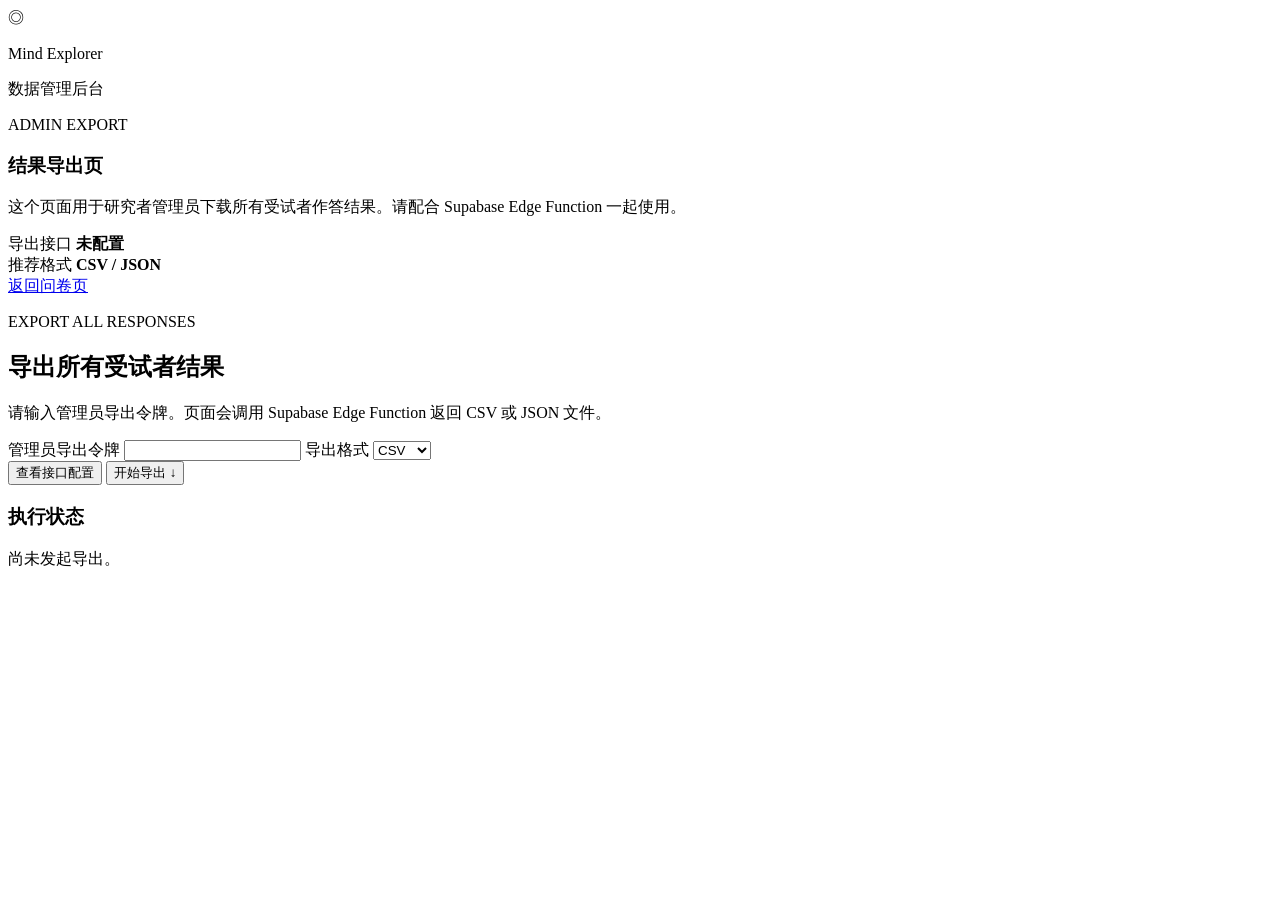
==== admin.html @ 20702df3 "Add website files" ====
<!DOCTYPE html>
<html lang="zh-CN">
  <head>
    <meta charset="UTF-8" />
    <meta name="viewport" content="width=device-width, initial-scale=1.0" />
    <title>Mind Explorer | 后台导出</title>
    <link rel="preconnect" href="https://fonts.googleapis.com" />
    <link rel="preconnect" href="https://fonts.gstatic.com" crossorigin />
    <link
      href="https://fonts.googleapis.com/css2?family=Cormorant+Garamond:wght@500;600;700&family=Noto+Serif+SC:wght@400;500;600;700&display=swap"
      rel="stylesheet"
    />
    <link rel="stylesheet" href="./styles.css" />
  </head>
  <body>
    <div class="shell shell--admin">
      <aside class="sidebar">
        <div class="brand">
          <div class="brand-mark">◎</div>
          <div>
            <p class="brand-en">Mind Explorer</p>
            <p class="brand-cn">数据管理后台</p>
          </div>
        </div>

        <section class="sidebar-copy">
          <p class="eyebrow">ADMIN EXPORT</p>
          <h1 class="sidebar-title">结果导出页</h1>
          <div class="divider"></div>
          <p class="sidebar-text">
            这个页面用于研究者管理员下载所有受试者作答结果。请配合 Supabase Edge Function 一起使用。
          </p>
        </section>

        <section class="system-panel">
          <div class="system-row">
            <span>导出接口</span>
            <strong id="admin-function-status">未配置</strong>
          </div>
          <div class="system-row">
            <span>推荐格式</span>
            <strong>CSV / JSON</strong>
          </div>
        </section>
      </aside>

      <main class="main-panel">
        <div class="status-row">
          <a class="status-link" href="./index.html">返回问卷页</a>
        </div>

        <section class="screen screen--active">
          <p class="eyebrow">EXPORT ALL RESPONSES</p>
          <h2 class="section-title">导出所有受试者结果</h2>
          <div class="divider"></div>
          <p class="section-copy">
            请输入管理员导出令牌。页面会调用 Supabase Edge Function 返回 CSV 或 JSON 文件。
          </p>

          <form class="profile-form" id="admin-export-form">
            <label class="field">
              <span>管理员导出令牌</span>
              <input id="admin-token" name="adminToken" type="password" required />
            </label>
            <label class="field">
              <span>导出格式</span>
              <select id="export-format" name="format">
                <option value="csv">CSV</option>
                <option value="json">JSON</option>
              </select>
            </label>

            <div class="navigation navigation--stack-mobile">
              <button class="ghost-button" id="preview-endpoint-button" type="button">查看接口配置</button>
              <button class="primary-button primary-button--compact" type="submit">
                开始导出
                <span>↓</span>
              </button>
            </div>
          </form>

          <div class="submission-panel submission-panel--compact">
            <div>
              <h3>执行状态</h3>
              <p id="admin-status-text">尚未发起导出。</p>
            </div>
          </div>
        </section>
      </main>
    </div>

    <script src="./supabase-config.js"></script>
    <script src="./admin.js"></script>
  </body>
</html>
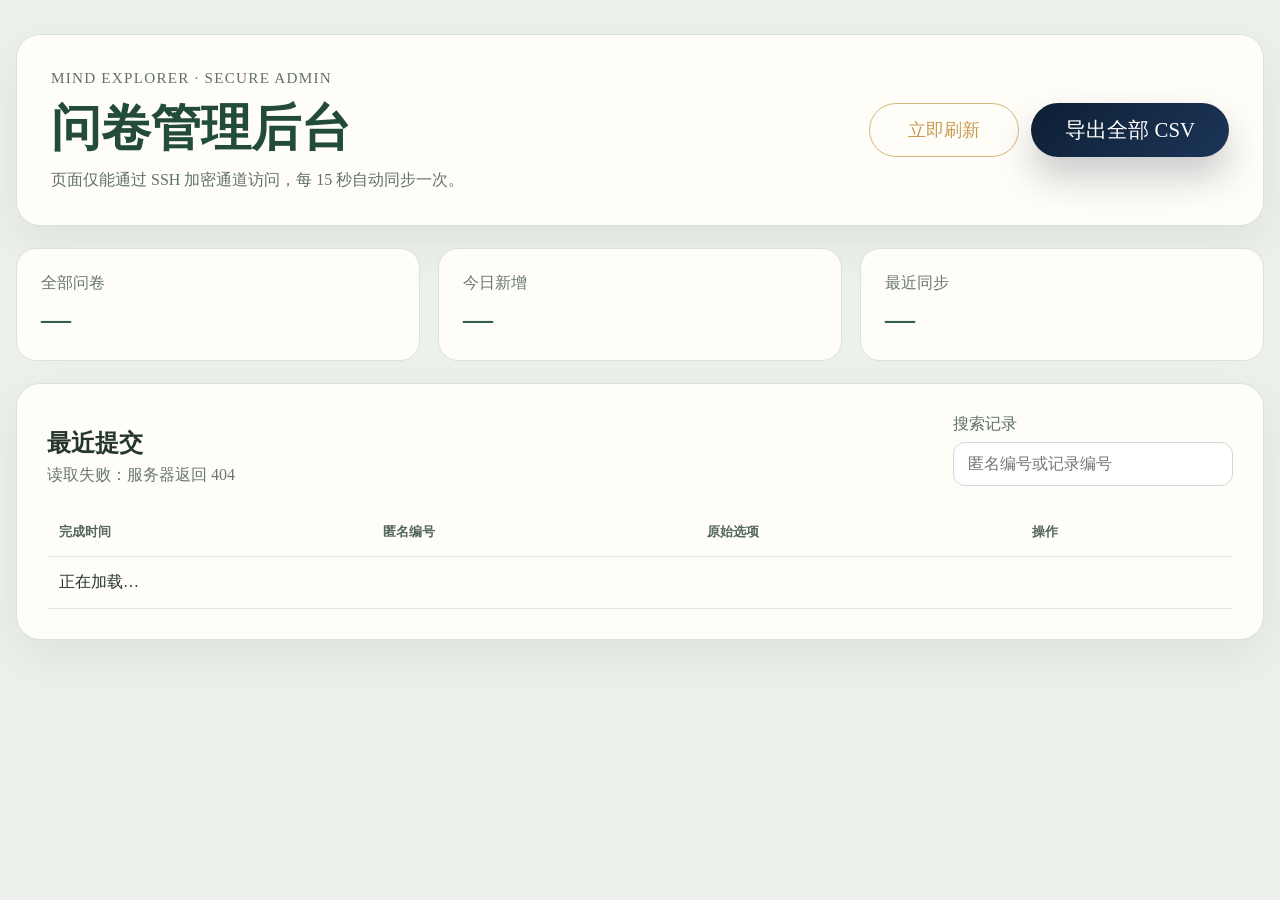
==== commit 1488ac59: "Sync complete Tencent Cloud deployment" ====
--- a/admin.html
+++ b/admin.html
@@ -3,93 +3,45 @@
   <head>
     <meta charset="UTF-8" />
     <meta name="viewport" content="width=device-width, initial-scale=1.0" />
-    <title>Mind Explorer | 后台导出</title>
-    <link rel="preconnect" href="https://fonts.googleapis.com" />
-    <link rel="preconnect" href="https://fonts.gstatic.com" crossorigin />
-    <link
-      href="https://fonts.googleapis.com/css2?family=Cormorant+Garamond:wght@500;600;700&family=Noto+Serif+SC:wght@400;500;600;700&display=swap"
-      rel="stylesheet"
-    />
-    <link rel="stylesheet" href="./styles.css" />
+    <meta name="robots" content="noindex,nofollow" />
+    <title>Mind Explorer | 问卷管理后台</title>
+    <link rel="stylesheet" href="./styles.css?v=admin-live-20260821-1" />
   </head>
-  <body>
-    <div class="shell shell--admin">
-      <aside class="sidebar">
-        <div class="brand">
-          <div class="brand-mark">◎</div>
-          <div>
-            <p class="brand-en">Mind Explorer</p>
-            <p class="brand-cn">数据管理后台</p>
-          </div>
+  <body class="admin-live-page">
+    <main class="admin-live-shell">
+      <header class="admin-live-header">
+        <div>
+          <p class="eyebrow">MIND EXPLORER · SECURE ADMIN</p>
+          <h1>问卷管理后台</h1>
+          <p>页面仅能通过 SSH 加密通道访问，每 15 秒自动同步一次。</p>
         </div>
-
-        <section class="sidebar-copy">
-          <p class="eyebrow">ADMIN EXPORT</p>
-          <h1 class="sidebar-title">结果导出页</h1>
-          <div class="divider"></div>
-          <p class="sidebar-text">
-            这个页面用于研究者管理员下载所有受试者作答结果。请配合 Supabase Edge Function 一起使用。
-          </p>
-        </section>
-
-        <section class="system-panel">
-          <div class="system-row">
-            <span>导出接口</span>
-            <strong id="admin-function-status">未配置</strong>
-          </div>
-          <div class="system-row">
-            <span>推荐格式</span>
-            <strong>CSV / JSON</strong>
-          </div>
-        </section>
-      </aside>
-
-      <main class="main-panel">
-        <div class="status-row">
-          <a class="status-link" href="./index.html">返回问卷页</a>
+        <div class="admin-live-actions">
+          <button class="ghost-button" id="refresh-admin" type="button">立即刷新</button>
+          <a class="primary-button primary-button--compact" href="./api/admin/export.csv">导出全部 CSV</a>
         </div>
-
-        <section class="screen screen--active">
-          <p class="eyebrow">EXPORT ALL RESPONSES</p>
-          <h2 class="section-title">导出所有受试者结果</h2>
-          <div class="divider"></div>
-          <p class="section-copy">
-            请输入管理员导出令牌。页面会调用 Supabase Edge Function 返回 CSV 或 JSON 文件。
-          </p>
-
-          <form class="profile-form" id="admin-export-form">
-            <label class="field">
-              <span>管理员导出令牌</span>
-              <input id="admin-token" name="adminToken" type="password" required />
-            </label>
-            <label class="field">
-              <span>导出格式</span>
-              <select id="export-format" name="format">
-                <option value="csv">CSV</option>
-                <option value="json">JSON</option>
-              </select>
-            </label>
-
-            <div class="navigation navigation--stack-mobile">
-              <button class="ghost-button" id="preview-endpoint-button" type="button">查看接口配置</button>
-              <button class="primary-button primary-button--compact" type="submit">
-                开始导出
-                <span>↓</span>
-              </button>
-            </div>
-          </form>
-
-          <div class="submission-panel submission-panel--compact">
-            <div>
-              <h3>执行状态</h3>
-              <p id="admin-status-text">尚未发起导出。</p>
-            </div>
-          </div>
-        </section>
-      </main>
-    </div>
-
-    <script src="./supabase-config.js"></script>
-    <script src="./admin.js"></script>
+      </header>
+      <section class="admin-live-kpis" aria-label="问卷统计">
+        <article><span>全部问卷</span><strong id="total-count">—</strong></article>
+        <article><span>今日新增</span><strong id="today-count">—</strong></article>
+        <article><span>最近同步</span><strong id="last-sync">—</strong></article>
+      </section>
+      <section class="admin-live-panel">
+        <div class="admin-live-panel__heading">
+          <div><h2>最近提交</h2><p id="admin-status">正在读取腾讯云数据库…</p></div>
+          <label>搜索记录 <input id="admin-search" type="search" placeholder="匿名编号或记录编号" /></label>
+        </div>
+        <div class="admin-table-wrap">
+          <table class="admin-table">
+            <thead><tr><th>完成时间</th><th>匿名编号</th><th>原始选项</th><th>操作</th></tr></thead>
+            <tbody id="admin-records"><tr><td colspan="4">正在加载…</td></tr></tbody>
+          </table>
+        </div>
+      </section>
+      <dialog class="admin-detail-dialog" id="admin-detail">
+        <div class="admin-detail-toolbar"><h2>问卷详情</h2><button class="ghost-button" id="close-detail" type="button">关闭</button></div>
+        <div id="admin-detail-content"></div>
+      </dialog>
+    </main>
+    <script src="./admin.js?v=answers-only-20260822-1"></script>
   </body>
 </html>
--- a/styles.css
+++ b/styles.css
@@ -0,0 +1,1284 @@
+:root {
+  --bg-deep: #071423;
+  --bg-deeper: #10253d;
+  --bg-cream: #f7f1e8;
+  --bg-soft: rgba(255, 255, 255, 0.72);
+  --text-dark: #12243b;
+  --text-muted: #5c6880;
+  --accent: #c99b52;
+  --accent-soft: rgba(201, 155, 82, 0.16);
+  --accent-green: #3f8f6b;
+  --accent-orange: #d48044;
+  --stroke: rgba(18, 36, 59, 0.12);
+  --shadow-soft: 0 32px 60px rgba(23, 33, 52, 0.12);
+}
+
+* {
+  box-sizing: border-box;
+}
+
+html,
+body {
+  margin: 0;
+  min-height: 100%;
+  background:
+    radial-gradient(circle at top center, rgba(255, 255, 255, 0.82), rgba(247, 241, 232, 0.96)),
+    linear-gradient(180deg, #f7f1e8 0%, #f2ebe1 100%);
+  color: var(--text-dark);
+  font-family: "Noto Serif SC", serif;
+}
+
+body {
+  padding: 18px;
+}
+
+body[data-screen="question"] {
+  overflow: hidden;
+}
+
+body[data-screen="question"] .shell {
+  height: calc(100vh - 36px);
+  min-height: 0;
+}
+
+body[data-screen="question"] .sidebar,
+body[data-screen="question"] .main-panel {
+  overflow: hidden;
+}
+
+a {
+  color: inherit;
+  text-decoration: none;
+}
+
+button,
+input,
+select,
+textarea {
+  font: inherit;
+}
+
+button {
+  cursor: pointer;
+}
+
+.shell {
+  display: grid;
+  grid-template-columns: minmax(280px, 360px) 1fr;
+  min-height: calc(100vh - 36px);
+  border-radius: 32px;
+  overflow: hidden;
+  box-shadow: var(--shadow-soft);
+}
+
+.shell--admin {
+  min-height: max(840px, calc(100vh - 36px));
+}
+
+.sidebar {
+  position: relative;
+  display: flex;
+  flex-direction: column;
+  gap: 26px;
+  padding: 34px 32px 30px;
+  background:
+    radial-gradient(circle at 50% 92%, rgba(230, 182, 92, 0.72), rgba(230, 182, 92, 0.08) 18%, transparent 34%),
+    radial-gradient(circle at 20% 80%, rgba(255, 255, 255, 0.14), transparent 28%),
+    linear-gradient(180deg, rgba(8, 22, 38, 0.92), rgba(12, 35, 59, 0.92)),
+    linear-gradient(160deg, #0b1829, #133457);
+  color: rgba(255, 255, 255, 0.92);
+}
+
+.sidebar::after {
+  content: "";
+  position: absolute;
+  inset: 0;
+  background:
+    radial-gradient(circle at 30% 18%, rgba(255, 255, 255, 0.06), transparent 28%),
+    radial-gradient(circle at 65% 40%, rgba(201, 155, 82, 0.11), transparent 25%),
+    linear-gradient(180deg, transparent 72%, rgba(234, 198, 130, 0.16) 100%);
+  pointer-events: none;
+}
+
+.sidebar > * {
+  position: relative;
+  z-index: 1;
+}
+
+.brand {
+  display: flex;
+  align-items: center;
+  gap: 16px;
+}
+
+.brand-mark {
+  display: grid;
+  place-items: center;
+  width: 54px;
+  height: 54px;
+  border-radius: 18px;
+  border: 1px solid rgba(201, 155, 82, 0.6);
+  color: #f0bc6a;
+  font-size: 28px;
+}
+
+.brand-en,
+.brand-cn,
+.eyebrow,
+.sidebar-title,
+.sidebar-text,
+.progress-label,
+.progress-hint,
+.quote p,
+.quote footer,
+.privacy-note p,
+.privacy-note small,
+.section-title,
+.section-copy,
+.submission-status,
+.report-meta {
+  margin: 0;
+}
+
+.brand-en {
+  font-family: "Cormorant Garamond", serif;
+  font-size: 2rem;
+  letter-spacing: 0.02em;
+}
+
+.brand-cn {
+  margin-top: 4px;
+  color: rgba(255, 255, 255, 0.76);
+  letter-spacing: 0.18em;
+  font-size: 0.95rem;
+}
+
+.eyebrow {
+  color: var(--accent);
+  letter-spacing: 0.08em;
+  font-size: 0.95rem;
+}
+
+.sidebar-title {
+  margin-top: 42px;
+  font-size: clamp(1.65rem, 2.2vw, 2.25rem);
+  line-height: 1.18;
+}
+
+.divider {
+  width: 76px;
+  height: 1px;
+  margin: 26px 0;
+  background: linear-gradient(90deg, rgba(201, 155, 82, 0.88), rgba(201, 155, 82, 0.18));
+}
+
+.sidebar-text,
+.quote p,
+.privacy-note small,
+.section-copy,
+.hero-body,
+.question-hint,
+.submission-panel p,
+.report-copy p,
+.feature-item p,
+.report-panel li {
+  line-height: 1.9;
+  font-size: 1.06rem;
+}
+
+.system-panel {
+  display: grid;
+  gap: 10px;
+  padding: 18px 20px;
+  border-radius: 24px;
+  background: rgba(255, 255, 255, 0.06);
+  border: 1px solid rgba(255, 255, 255, 0.08);
+}
+
+.system-row {
+  display: flex;
+  justify-content: space-between;
+  gap: 18px;
+  color: rgba(255, 255, 255, 0.74);
+}
+
+.system-row strong {
+  color: #fff2db;
+  font-weight: 600;
+}
+
+.progress-card {
+  display: flex;
+  flex-direction: column;
+  gap: 18px;
+}
+
+.progress-label {
+  font-size: 1.5rem;
+}
+
+.progress-ring {
+  --progress: 10deg;
+  display: grid;
+  place-items: center;
+  width: 164px;
+  height: 164px;
+  border-radius: 50%;
+  background:
+    radial-gradient(circle at center, rgba(8, 20, 35, 0.95) 58%, transparent 59%),
+    conic-gradient(#e5b969 var(--progress), rgba(255, 255, 255, 0.22) 0);
+}
+
+.progress-ring__inner {
+  display: grid;
+  place-items: center;
+  width: 112px;
+  height: 112px;
+  border-radius: 50%;
+  background: rgba(7, 20, 35, 0.95);
+  border: 1px solid rgba(255, 255, 255, 0.08);
+}
+
+.progress-ring__value {
+  font-family: "Cormorant Garamond", serif;
+  font-size: 3.3rem;
+  color: #f1bc69;
+  line-height: 1;
+}
+
+.progress-ring__total {
+  color: rgba(255, 255, 255, 0.72);
+  font-size: 1rem;
+}
+
+.quote {
+  margin: 18px 0 0;
+  color: rgba(255, 255, 255, 0.9);
+}
+
+.quote footer {
+  margin-top: 12px;
+  color: rgba(255, 255, 255, 0.78);
+  font-size: 1rem;
+}
+
+.privacy-note {
+  display: flex;
+  align-items: flex-start;
+  gap: 12px;
+  margin-top: auto;
+}
+
+.privacy-icon {
+  font-size: 1.4rem;
+}
+
+.privacy-note p {
+  font-size: 1.35rem;
+}
+
+.main-panel {
+  position: relative;
+  padding: 32px clamp(22px, 4vw, 58px) 36px;
+  background:
+    radial-gradient(circle at 20% 12%, rgba(241, 203, 148, 0.22), transparent 20%),
+    radial-gradient(circle at 82% 50%, rgba(255, 255, 255, 0.9), transparent 28%),
+    linear-gradient(180deg, rgba(250, 246, 239, 0.96), rgba(243, 235, 225, 0.98));
+}
+
+.dimension-tag,
+.dimension-subtag {
+  display: inline-flex;
+  align-items: center;
+  gap: 10px;
+  padding: 12px 20px;
+  border-radius: 999px;
+  border: 1px solid rgba(18, 36, 59, 0.08);
+  background: rgba(255, 255, 255, 0.72);
+  box-shadow: 0 18px 26px rgba(28, 40, 65, 0.08);
+  color: var(--text-dark);
+  font-size: 1rem;
+}
+
+.screen {
+  display: none;
+  max-width: 980px;
+  padding-top: 52px;
+}
+
+.screen--active {
+  display: block;
+}
+
+#question-screen.screen--active {
+  display: flex;
+  min-height: calc(100vh - 104px);
+  flex-direction: column;
+  justify-content: center;
+  padding-top: 0;
+}
+
+#question-screen .divider,
+#question-screen .question-hint {
+  display: none;
+}
+
+#question-screen .question-count,
+#question-screen .scale-option__content span {
+  display: none;
+}
+
+.hero-title,
+.question-title,
+.section-title {
+  color: #132742;
+  font-family: "Cormorant Garamond", serif;
+  font-weight: 600;
+}
+
+.hero-title {
+  margin: 0;
+  font-size: clamp(3.2rem, 7vw, 5.9rem);
+  line-height: 0.98;
+}
+
+.hero-subtitle {
+  margin: 16px 0 0;
+  color: var(--accent);
+  font-size: clamp(2rem, 4vw, 3rem);
+  letter-spacing: 0.18em;
+}
+
+.hero-body {
+  max-width: 650px;
+  margin-bottom: 42px;
+  color: #263347;
+}
+
+.survey-guidance {
+  max-width: 820px;
+  margin-bottom: 24px;
+}
+
+.survey-guidance > p {
+  margin-top: 0;
+  font-size: 1.35rem;
+  line-height: 2;
+}
+
+.ai-definition {
+  margin-top: 20px;
+  padding: 18px 20px;
+  border: 1px solid rgba(201, 155, 82, 0.28);
+  border-left: 4px solid var(--accent);
+  border-radius: 16px;
+  background: rgba(255, 255, 255, 0.62);
+}
+
+.ai-definition h3,
+.ai-definition p,
+.feature-heading {
+  margin: 0;
+}
+
+.ai-definition h3,
+.feature-heading {
+  color: #132742;
+  font-size: 1.4rem;
+}
+
+.ai-definition p {
+  margin-top: 8px;
+  color: var(--text-muted);
+  font-size: 1.16rem;
+  line-height: 1.95;
+}
+
+.feature-heading {
+  margin: 6px 0 14px;
+}
+
+.section-title {
+  margin: 0;
+  font-size: clamp(2.4rem, 4vw, 4rem);
+  line-height: 1.05;
+}
+
+.report-title {
+  max-width: 720px;
+}
+
+.feature-list,
+.scale-grid,
+.report-grid,
+.report-panels {
+  display: grid;
+  gap: 18px;
+}
+
+#question-screen .scale-grid {
+  gap: 10px;
+}
+
+.feature-list {
+  margin-bottom: 28px;
+}
+
+.feature-item,
+.scale-option,
+.report-score-card,
+.report-dimension-card,
+.report-panel,
+.submission-panel,
+.info-banner,
+.completion-card {
+  border-radius: 24px;
+  background: var(--bg-soft);
+  border: 1px solid rgba(255, 255, 255, 0.65);
+  box-shadow: 0 24px 40px rgba(39, 47, 63, 0.08);
+  backdrop-filter: blur(10px);
+}
+
+.feature-item {
+  display: flex;
+  gap: 18px;
+  align-items: center;
+  padding: 24px 26px;
+}
+
+.feature-icon,
+.scale-option__badge {
+  display: grid;
+  place-items: center;
+  width: 58px;
+  height: 58px;
+  border-radius: 18px;
+  background: rgba(255, 255, 255, 0.86);
+  color: var(--accent);
+  font-size: 1.8rem;
+}
+
+#question-screen .scale-option__badge {
+  width: 42px;
+  height: 42px;
+  border-radius: 14px;
+  font-size: 1.2rem;
+}
+
+.feature-item h3,
+.feature-item p,
+.question-count,
+.answer-meta,
+.report-topline,
+.submission-actions,
+.report-panel h3,
+.report-panel ul,
+.submission-panel h3 {
+  margin: 0;
+}
+
+.feature-item h3 {
+  margin-bottom: 8px;
+  font-size: 1.45rem;
+}
+
+.feature-item p {
+  color: var(--text-muted);
+}
+
+.info-banner {
+  padding: 16px 18px;
+  margin-bottom: 24px;
+  color: #7d6127;
+  line-height: 1.7;
+}
+
+.primary-button,
+.ghost-button {
+  display: inline-flex;
+  align-items: center;
+  justify-content: center;
+  gap: 18px;
+  min-height: 68px;
+  padding: 0 34px;
+  border-radius: 999px;
+  transition: transform 180ms ease, box-shadow 180ms ease, opacity 180ms ease;
+}
+
+.primary-button {
+  min-width: min(100%, 320px);
+  border: none;
+  background: linear-gradient(135deg, #0d1f34, #1c3558);
+  color: #fff;
+  box-shadow: 0 20px 36px rgba(15, 29, 48, 0.22);
+  font-size: 1.3rem;
+}
+
+.primary-button--compact {
+  min-width: 240px;
+}
+
+.ghost-button {
+  min-width: 210px;
+  background: transparent;
+  color: var(--accent);
+  border: 1px solid rgba(201, 155, 82, 0.72);
+  font-size: 1.1rem;
+}
+
+.primary-button:disabled,
+.ghost-button:disabled {
+  opacity: 0.45;
+  cursor: not-allowed;
+  transform: none;
+}
+
+.primary-button:not(:disabled):hover,
+.ghost-button:not(:disabled):hover {
+  transform: translateY(-2px);
+}
+
+.question-header,
+.report-topline,
+.submission-actions {
+  display: flex;
+  justify-content: space-between;
+  gap: 18px;
+  align-items: flex-start;
+}
+
+.question-title {
+  margin: 8px 0 0;
+  max-width: 760px;
+  font-size: clamp(1.55rem, 2.65vw, 2.55rem);
+  line-height: 1.15;
+}
+
+.question-count {
+  min-width: 130px;
+  padding-top: 8px;
+  color: var(--accent);
+  font-family: "Cormorant Garamond", serif;
+  font-size: 3.15rem;
+  line-height: 1;
+  text-align: right;
+}
+
+.question-count small {
+  color: #5f6f86;
+  font-size: 1.45rem;
+}
+
+.scale-option {
+  display: flex;
+  align-items: center;
+  justify-content: space-between;
+  width: 100%;
+  padding: 10px 14px;
+  text-align: left;
+  cursor: pointer;
+}
+
+.scale-option.is-selected {
+  border-color: rgba(201, 155, 82, 0.75);
+  box-shadow: 0 24px 46px rgba(201, 155, 82, 0.14);
+}
+
+.scale-option__left {
+  display: flex;
+  align-items: center;
+  gap: 14px;
+}
+
+.scale-option__content strong,
+.scale-option__content span {
+  display: block;
+}
+
+.scale-option__content strong {
+  margin-bottom: 2px;
+  font-size: 1.12rem;
+}
+
+.scale-option__content span {
+  color: var(--text-muted);
+  font-size: 0.96rem;
+  line-height: 1.45;
+}
+
+.scale-option__check {
+  display: grid;
+  place-items: center;
+  width: 28px;
+  height: 28px;
+  border-radius: 50%;
+  border: 1px solid rgba(18, 36, 59, 0.16);
+  color: transparent;
+}
+
+.scale-option.is-selected .scale-option__check {
+  background: var(--accent);
+  border-color: var(--accent);
+  color: white;
+}
+
+.answer-meta {
+  display: flex;
+  flex-wrap: wrap;
+  gap: 12px;
+  margin-top: 18px;
+}
+
+.navigation {
+  display: flex;
+  justify-content: space-between;
+  gap: 18px;
+  margin-top: 18px;
+}
+
+.navigation--stack-mobile {
+  margin-top: 6px;
+}
+
+.report-topline {
+  align-items: stretch;
+  margin-top: 8px;
+}
+
+.report-score-card {
+  min-width: 220px;
+  padding: 26px 24px;
+  text-align: center;
+}
+
+.score-card__value {
+  display: block;
+  color: var(--accent);
+  font-family: "Cormorant Garamond", serif;
+  font-size: 5rem;
+  line-height: 1;
+}
+
+.score-card__label {
+  display: block;
+  margin-top: 12px;
+  color: var(--text-muted);
+}
+
+.report-copy {
+  flex: 1;
+  padding: 26px 28px;
+  border-radius: 24px;
+  background: rgba(255, 255, 255, 0.5);
+  border: 1px solid rgba(255, 255, 255, 0.56);
+}
+
+.submission-status {
+  margin-top: 12px;
+  color: #7d6127;
+}
+
+.report-meta {
+  margin-top: 10px;
+  color: var(--text-muted);
+}
+
+.report-grid {
+  grid-template-columns: repeat(2, minmax(0, 1fr));
+  margin-top: 24px;
+}
+
+.report-dimension-card,
+.report-panel,
+.submission-panel {
+  padding: 24px;
+}
+
+.report-dimension-card h3 {
+  margin: 0 0 10px;
+  font-size: 1.3rem;
+}
+
+.dimension-score-row {
+  display: flex;
+  justify-content: space-between;
+  gap: 16px;
+  align-items: center;
+  margin-bottom: 12px;
+}
+
+.dimension-score-row strong {
+  color: var(--accent);
+  font-size: 1.6rem;
+}
+
+.dimension-bar {
+  width: 100%;
+  height: 12px;
+  overflow: hidden;
+  border-radius: 999px;
+  background: rgba(18, 36, 59, 0.08);
+}
+
+.dimension-bar > span {
+  display: block;
+  height: 100%;
+  border-radius: inherit;
+  background: linear-gradient(90deg, #d5a865, #f1ca8a);
+}
+
+.dimension-note {
+  margin-top: 12px;
+  color: var(--text-muted);
+  line-height: 1.8;
+}
+
+.report-panels {
+  grid-template-columns: repeat(2, minmax(0, 1fr));
+  margin-top: 24px;
+}
+
+.theta-explanation {
+  margin: 10px 0 12px;
+  color: #6f7f99;
+  font-size: 0.9rem;
+  line-height: 1.65;
+}
+
+.consent-card {
+  display: flex;
+  gap: 12px;
+  align-items: flex-start;
+  margin: 18px 0 8px;
+  padding: 15px 17px;
+  border: 1px solid rgba(28, 63, 66, 0.2);
+  border-radius: 14px;
+  background: rgba(255, 255, 255, 0.72);
+  cursor: pointer;
+}
+
+.consent-card input {
+  width: 19px;
+  height: 19px;
+  margin-top: 2px;
+  accent-color: #2e8b82;
+}
+
+.consent-card span {
+  display: grid;
+  gap: 5px;
+}
+
+.consent-card small,
+.transport-warning {
+  color: #607476;
+  line-height: 1.6;
+}
+
+.transport-warning {
+  margin: 0 0 16px;
+  font-size: 0.82rem;
+}
+
+.report-disclaimer {
+  margin: 0 0 20px;
+  padding: 12px 16px;
+  border: 1px solid rgba(142, 77, 47, 0.22);
+  border-radius: 12px;
+  background: rgba(255, 245, 235, 0.8);
+  color: #7b3f27;
+  font-weight: 700;
+  letter-spacing: 0.04em;
+  text-align: center;
+}
+
+.model-report {
+  display: grid;
+  gap: 18px;
+  margin: 22px 0;
+}
+
+.model-summary-grid {
+  display: grid;
+  grid-template-columns: repeat(2, minmax(0, 1fr));
+  gap: 18px;
+}
+
+.profile-card h3,
+.risk-card h3 {
+  margin: 6px 0 8px;
+  font-size: clamp(1.35rem, 2.8vw, 2rem);
+}
+
+.risk-card[data-high-risk="true"] {
+  border-color: rgba(166, 89, 62, 0.38);
+  background: linear-gradient(145deg, rgba(255, 246, 238, 0.98), rgba(255, 255, 255, 0.9));
+}
+
+.radar-panel {
+  display: grid;
+  grid-template-columns: minmax(180px, 0.7fr) minmax(320px, 1.3fr);
+  align-items: center;
+  gap: 22px;
+}
+
+#ability-radar {
+  display: block;
+  width: 100%;
+  max-width: 620px;
+  height: auto;
+  margin-inline: auto;
+}
+
+.personality-judgment-panel {
+  display: grid;
+  grid-template-columns: minmax(220px, 0.75fr) minmax(280px, 1.25fr);
+  align-items: center;
+  gap: 28px;
+  border-top: 5px solid var(--accent-deep);
+  background: linear-gradient(135deg, rgba(255, 253, 248, 0.98), rgba(239, 246, 241, 0.96));
+}
+
+.personality-judgment-panel h3 {
+  margin: 8px 0 0;
+  font-size: clamp(1.45rem, 3vw, 2.15rem);
+}
+
+.personality-judgment-type {
+  display: inline-flex;
+  margin-top: 10px;
+  padding: 6px 12px;
+  border-radius: 999px;
+  background: rgba(34, 86, 65, 0.1);
+  color: var(--accent-deep);
+  font-weight: 700;
+}
+
+#personality-judgment-summary {
+  margin: 0;
+  color: var(--text-muted);
+  font-size: 1.02rem;
+  line-height: 1.9;
+}
+
+.model-footnote,
+.model-metrics,
+.ai-privacy-note {
+  color: var(--text-muted);
+  font-size: 0.88rem;
+  line-height: 1.7;
+}
+
+.dimension-direction-note {
+  margin: 18px 0 0;
+  padding: 12px 16px;
+  border-left: 4px solid var(--accent);
+  border-radius: 10px;
+  background: rgba(201, 155, 82, 0.11);
+  color: #6f5428;
+  font-weight: 600;
+  line-height: 1.7;
+}
+
+.model-metrics {
+  margin: 0;
+  text-align: center;
+}
+
+.ai-report-panel {
+  margin: 22px 0;
+}
+
+.ai-report-heading {
+  display: flex;
+  justify-content: space-between;
+  gap: 16px;
+  align-items: flex-start;
+}
+
+.ai-report-heading h3 {
+  margin: 6px 0 0;
+  font-size: clamp(1.45rem, 3vw, 2.2rem);
+}
+
+.ai-source-badge {
+  padding: 6px 10px;
+  border-radius: 999px;
+  background: rgba(78, 103, 82, 0.12);
+  color: #405f48;
+  font-size: 0.78rem;
+  font-weight: 700;
+  white-space: nowrap;
+}
+
+.ai-label {
+  margin: 18px 0 6px;
+  color: var(--accent);
+  font-family: "Cormorant Garamond", "Noto Serif SC", serif;
+  font-size: clamp(1.6rem, 3.5vw, 2.5rem);
+}
+
+.ai-section {
+  margin-top: 20px;
+  padding-top: 16px;
+  border-top: 1px solid var(--line);
+}
+
+.ai-section h4 {
+  margin: 0 0 10px;
+}
+
+.ai-dimension-block {
+  margin: 14px 0;
+  padding: 14px 16px;
+  border-radius: 12px;
+  background: rgba(247, 243, 235, 0.7);
+}
+
+.ai-dimension-block h5 {
+  margin: 0 0 8px;
+  font-size: 1rem;
+}
+
+.ai-dimension-block p,
+.ai-section li {
+  line-height: 1.75;
+}
+
+.report-disclaimer--bottom {
+  margin: 20px 0 0;
+}
+
+.report-panel h3,
+.submission-panel h3 {
+  margin-bottom: 12px;
+  font-size: 1.35rem;
+}
+
+.report-panel ul {
+  padding-left: 18px;
+  color: var(--text-muted);
+}
+
+.submission-panel {
+  margin-top: 24px;
+}
+
+.submission-panel--compact {
+  max-width: 760px;
+}
+
+.submission-actions {
+  align-items: center;
+  justify-content: center;
+  gap: 14px;
+  flex-wrap: wrap;
+}
+
+.submission-actions .ai-report-button,
+.submission-actions .primary-button--compact {
+  min-width: 240px;
+  font-size: 1.3rem;
+}
+
+@media (max-width: 1180px) {
+  .shell {
+    grid-template-columns: 1fr;
+  }
+
+  .sidebar-title {
+    margin-top: 28px;
+  }
+
+  .question-header,
+  .report-topline {
+    flex-direction: column;
+  }
+
+  .question-count {
+    padding-top: 0;
+    text-align: left;
+  }
+
+  .report-grid,
+  .report-panels,
+  .model-summary-grid,
+  .radar-panel,
+  .personality-judgment-panel {
+    grid-template-columns: 1fr;
+  }
+}
+
+@media (max-width: 720px) {
+  body {
+    padding: 0;
+  }
+
+  .shell {
+    min-height: 100vh;
+    border-radius: 0;
+  }
+
+  body[data-screen="question"] .shell {
+    height: 100vh;
+  }
+
+  body[data-screen="question"] .sidebar {
+    display: none;
+  }
+
+  .sidebar,
+  .main-panel {
+    padding-left: 20px;
+    padding-right: 20px;
+  }
+
+  .screen {
+    padding-top: 36px;
+  }
+
+  .feature-item,
+  .scale-option,
+  .report-score-card,
+  .report-dimension-card,
+  .report-panel,
+  .submission-panel,
+  .info-banner {
+    border-radius: 20px;
+  }
+
+  .navigation,
+  .submission-actions,
+  .navigation--stack-mobile {
+    flex-direction: column;
+  }
+
+  .primary-button,
+  .primary-button--compact,
+  .ghost-button {
+    width: 100%;
+    min-width: 0;
+  }
+
+  .scale-option__left {
+    align-items: flex-start;
+  }
+}
+.preview-link {
+  display: block;
+  width: fit-content;
+  margin: 16px auto 0;
+  color: #5f6f65;
+  text-decoration: underline;
+  text-underline-offset: 4px;
+}
+
+.ai-report-button { display: inline-flex; align-items: center; justify-content: center; text-decoration: none; }
+.ai-report-button.is-disabled { pointer-events: none; cursor: wait; opacity: 0.55; }
+.personality-card { --card-accent: #d88912; --card-navy: #0b3767; position: relative; overflow: hidden; padding: clamp(28px, 5vw, 58px); color: var(--card-navy); background: radial-gradient(circle at 82% 18%, rgba(229, 157, 47, .16), transparent 30%), linear-gradient(145deg, #fffefa, #fffaf2); border: 1px solid rgba(216, 137, 18, .55); border-radius: 28px; box-shadow: 0 24px 70px rgba(26, 54, 73, .09); }
+.personality-card[data-profile="2"] { --card-accent: #e19116; --card-navy: #103d70; background: radial-gradient(circle at 78% 20%, rgba(245, 190, 95, .21), transparent 31%), linear-gradient(145deg, #fffefa, #fff9ef); }
+.personality-card[data-profile="3"] { --card-accent: #d9840d; --card-navy: #0a3565; background: radial-gradient(circle at 82% 20%, rgba(226, 151, 40, .18), transparent 32%), linear-gradient(145deg, #fffef9, #fff9ef); }
+.personality-card[data-profile="4"] { --card-accent: #d68b16; --card-navy: #073865; background: radial-gradient(circle at 82% 18%, rgba(86, 139, 188, .13), transparent 30%), linear-gradient(145deg, #fffefa, #fff9f0); }
+.personality-card__brand { display: grid; grid-template-columns: auto 1fr auto; align-items: center; gap: 14px; }
+.personality-card__brand > div { display: grid; gap: 2px; }
+.personality-card__brand strong { font-family: "Cormorant Garamond", serif; font-size: clamp(24px, 4vw, 38px); letter-spacing: .02em; }
+.personality-card__brand small { letter-spacing: .28em; }
+.personality-card__logo { display: grid; place-items: center; width: 54px; height: 54px; border: 1px solid var(--card-accent); border-radius: 16px; color: var(--card-accent); font-size: 34px; }
+.personality-card__hero { display: grid; grid-template-columns: 1.25fr .75fr; align-items: center; gap: 28px; margin-top: clamp(46px, 8vw, 86px); }
+.personality-card__prompt { margin: 18px 0 8px; font-family: "Noto Serif SC", serif; font-size: clamp(24px, 4vw, 40px); }
+.personality-card__hero h1 { margin: 0; font-family: "Noto Serif SC", serif; font-size: clamp(52px, 9vw, 92px); font-weight: 600; letter-spacing: .05em; line-height: 1.12; }
+.personality-card__hero h2 { display: flex; align-items: center; gap: 16px; margin: 26px 0 0; color: var(--card-accent); font-family: "Noto Serif SC", serif; font-size: clamp(25px, 4vw, 38px); font-weight: 500; letter-spacing: .12em; }
+.personality-card__hero h2::before, .personality-card__hero h2::after { content: ""; width: 56px; height: 1px; background: var(--card-accent); }
+.personality-card__art { position: relative; display: grid; place-items: center; width: min(30vw, 250px); aspect-ratio: 1; justify-self: center; border: 1px solid rgba(216, 137, 18, .35); border-radius: 50%; box-shadow: inset 0 0 0 22px rgba(255, 255, 255, .45), 0 0 80px rgba(216, 137, 18, .14); }
+.personality-card__art::before, .personality-card__art::after { content: ""; position: absolute; border: 1px solid rgba(216, 137, 18, .26); border-radius: 50%; }
+.personality-card__art::before { inset: 14%; }
+.personality-card__art::after { inset: 30%; }
+.personality-card__art span { position: relative; z-index: 1; display: grid; place-items: center; width: 42%; aspect-ratio: 1; color: var(--card-accent); background: #fffaf0; border: 2px solid var(--card-accent); border-radius: 50%; font-family: "Noto Serif SC", serif; font-size: clamp(30px, 6vw, 58px); box-shadow: 0 12px 30px rgba(187, 109, 5, .18); }
+.personality-card blockquote { position: relative; max-width: 760px; margin: 42px 0 36px; padding: 0 38px; font-family: "Noto Serif SC", serif; font-size: clamp(20px, 3vw, 30px); line-height: 1.8; }
+.personality-card blockquote::before, .personality-card blockquote::after { position: absolute; color: var(--card-accent); font-size: 48px; line-height: 1; }
+.personality-card blockquote::before { content: "“"; left: 0; top: -4px; }
+.personality-card blockquote::after { content: "”"; right: 0; bottom: -12px; }
+.personality-card__traits { display: grid; grid-template-columns: repeat(4, minmax(0, 1fr)); gap: 14px; }
+.personality-card__traits span { display: grid; place-items: center; min-height: 76px; padding: 12px; border: 1px solid rgba(216, 137, 18, .32); border-radius: 16px; font-size: clamp(15px, 2vw, 20px); font-weight: 600; text-align: center; }
+.personality-card__insights { display: grid; gap: 14px; margin-top: 42px; }
+.personality-card__insights article { display: grid; grid-template-columns: 76px 150px 1fr; align-items: center; gap: 20px; padding: 24px 28px; border: 1px solid rgba(216, 137, 18, .26); border-radius: 18px; background: rgba(255, 255, 255, .52); }
+.personality-card__icon { display: grid; place-items: center; width: 68px; height: 68px; color: #f2a718; background: var(--card-navy); border-radius: 50%; font-size: 25px; font-weight: 700; }
+.personality-card__insights h3 { margin: 0; padding-right: 20px; border-right: 1px solid rgba(216, 137, 18, .42); font-family: "Noto Serif SC", serif; font-size: 25px; }
+.personality-card__insights p { margin: 0; font-size: 17px; line-height: 1.85; }
+.personality-card__footer { display: grid; grid-template-columns: 1fr auto 1fr; align-items: center; gap: 18px; margin-top: 44px; text-align: center; }
+.personality-card__footer span { height: 1px; background: var(--card-accent); }
+.personality-card__footer strong { font-family: "Noto Serif SC", serif; font-size: clamp(22px, 3vw, 32px); letter-spacing: .16em; }
+.personality-card__footer small { grid-column: 1 / -1; font-size: 16px; letter-spacing: .22em; }
+.personality-card .ai-reader-meta { margin-top: 30px; text-align: center; }
+.ai-reader-page { min-height: 100vh; margin: 0; background: #edf1ec; color: #26362e; }
+.ai-reader-toolbar { position: sticky; top: 0; z-index: 20; display: flex; align-items: center; justify-content: space-between; gap: 20px; padding: 14px max(20px, calc((100vw - 940px) / 2)); background: rgba(250, 251, 247, .96); border-bottom: 1px solid #d8dfd8; backdrop-filter: blur(12px); }
+.ai-reader-toolbar > div:first-child { display: grid; gap: 2px; }
+.ai-reader-toolbar .eyebrow { margin: 0; font-size: 10px; }
+.ai-reader-actions { display: flex; gap: 10px; }
+.ai-reader-actions .ghost-button, .ai-reader-actions .primary-button { min-width: 104px; padding-block: 10px; }
+.ai-reader-shell { width: min(940px, calc(100% - 32px)); margin: 28px auto 72px; display: grid; gap: 18px; }
+.ai-reader-cover, .ai-reader-section, .ai-reader-empty, .ai-reader-declaration { padding: clamp(28px, 5vw, 54px); background: #fffdf8; border: 1px solid #dce2db; border-radius: 22px; box-shadow: 0 18px 50px rgba(41, 60, 49, .07); }
+.ai-reader-cover { background: radial-gradient(circle at 50% 0, #e8f2e8 0, #fffdf8 62%); text-align: center; }
+.ai-reader-cover h1 { margin: 18px auto 12px; color: #345f49; font-family: "Noto Serif SC", serif; font-size: clamp(30px, 5vw, 50px); }
+.ai-reader-brief { max-width: 720px; margin: 0 auto; font-size: 17px; line-height: 1.9; }
+.ai-reader-meta { margin-top: 24px; color: #6c776f; font-size: 13px; }
+.ai-reader-content { display: grid; gap: 18px; }
+.ai-reader-section h2, .ai-reader-empty h2 { margin-top: 0; color: #345f49; font-family: "Noto Serif SC", serif; font-size: 26px; }
+.ai-reader-section p, .ai-reader-section li, .ai-reader-empty p, .ai-reader-declaration p { line-height: 1.85; }
+.ai-reader-section li + li { margin-top: 10px; }
+.ai-reader-declaration { border-top: 5px solid #345f49; text-align: center; }
+.ai-reader-declaration strong { display: block; margin-top: 18px; color: #345f49; }
+@media (max-width: 640px) {
+  .ai-reader-toolbar { align-items: flex-start; }
+  .ai-reader-toolbar > div:first-child { display: none; }
+  .ai-reader-actions { width: 100%; }
+  .ai-reader-actions .ghost-button, .ai-reader-actions .primary-button { flex: 1; min-width: 0; width: auto; }
+  .personality-card { padding: 24px 18px; border-radius: 20px; }
+  .personality-card__brand { grid-template-columns: auto 1fr; }
+  .personality-card__brand .ai-source-badge { display: none; }
+  .personality-card__logo { width: 46px; height: 46px; }
+  .personality-card__hero { grid-template-columns: 1fr; margin-top: 42px; }
+  .personality-card__hero > div:first-child { text-align: center; }
+  .personality-card__hero h2 { justify-content: center; }
+  .personality-card__art { width: 180px; grid-row: 1; }
+  .personality-card blockquote { margin: 30px 0; font-size: 18px; }
+  .personality-card__traits { grid-template-columns: repeat(2, minmax(0, 1fr)); }
+  .personality-card__traits span { min-height: 58px; }
+  .personality-card__insights article { grid-template-columns: 56px 1fr; gap: 14px; padding: 20px 16px; }
+  .personality-card__icon { width: 52px; height: 52px; font-size: 18px; }
+  .personality-card__insights h3 { padding: 0; border: 0; font-size: 21px; }
+  .personality-card__insights p { grid-column: 1 / -1; font-size: 15px; }
+  .personality-card__footer { grid-template-columns: 1fr; }
+  .personality-card__footer span { display: none; }
+}
+.report-preview-page { background: #edf1ec; color: #26362e; }
+.preview-header { position: sticky; top: 0; z-index: 10; display: flex; justify-content: space-between; gap: 20px; padding: 16px max(24px, calc((100vw - 1040px) / 2)); background: rgba(246, 248, 244, .96); border-bottom: 1px solid #d8dfd8; backdrop-filter: blur(12px); font-size: 14px; }
+.preview-header a { color: #355d48; text-decoration: none; }
+.preview-badge { padding: 3px 10px; border-radius: 999px; background: #e3a858; color: #3c2b12; font-weight: 700; }
+.preview-report { width: min(1040px, calc(100% - 32px)); margin: 32px auto 80px; display: grid; gap: 22px; }
+.preview-cover, .preview-section { background: #fffdf8; border: 1px solid #dce2db; box-shadow: 0 18px 50px rgba(41, 60, 49, .08); }
+.preview-cover { padding: 72px clamp(28px, 7vw, 84px); text-align: center; background: radial-gradient(circle at 50% 0, #eef5ed 0, #fffdf8 55%); }
+.preview-cover h1 { margin: 18px 0 10px; font-family: "Noto Serif SC", serif; font-size: clamp(30px, 5vw, 52px); }
+.preview-lead { margin: 0 0 34px; color: #52705f; font-size: 21px; }
+.preview-meta { display: flex; flex-wrap: wrap; justify-content: center; gap: 10px 24px; color: #6c776f; font-size: 13px; }
+.preview-cover .report-disclaimer { margin-top: 34px; }
+.preview-section { padding: clamp(28px, 5vw, 58px); }
+.preview-section__heading { display: flex; align-items: center; gap: 14px; margin-bottom: 24px; }
+.preview-section__heading span { display: grid; place-items: center; width: 38px; height: 38px; border-radius: 50%; background: #345f49; color: white; font-weight: 700; }
+.preview-section__heading h2 { margin: 0; font-family: "Noto Serif SC", serif; font-size: 28px; }
+.preview-kpi-grid, .preview-two-columns { display: grid; grid-template-columns: repeat(2, minmax(0, 1fr)); gap: 18px; margin: 28px 0; }
+.preview-kpi-grid article, .preview-two-columns article { padding: 24px; border-radius: 18px; background: #f1f5ef; border: 1px solid #dae3da; }
+.preview-kpi-grid small { display: block; color: #6a766e; }
+.preview-kpi-grid strong { display: block; margin: 8px 0; color: #335e48; font-size: 28px; }
+.preview-kpi-grid p { margin: 0; }
+.preview-radar-wrap { display: grid; grid-template-columns: minmax(220px, .7fr) minmax(360px, 1.3fr); align-items: center; gap: 16px; }
+.preview-radar-wrap canvas { width: 100%; height: auto; }
+.preview-note { margin-top: 22px; padding: 18px 20px; border-left: 4px solid #c38c44; background: #fbf3e5; color: #5a4932; }
+.risk-standard-results { display: grid; grid-template-columns: repeat(2, minmax(0, 1fr)); gap: 16px; margin-top: 22px; }
+.risk-standard-results article { display: flex; align-items: center; justify-content: space-between; gap: 18px; padding: 17px 20px; border: 1px solid #e5d8c5; border-radius: 14px; background: #fffaf2; }
+.risk-standard-results span { color: #5f6875; font-size: 15px; }
+.risk-standard-results strong { font-size: 20px; color: #35664e; }
+.risk-standard-results strong[data-result="positive"] { color: #a95d32; }
+@media (max-width: 620px) { .risk-standard-results { grid-template-columns: 1fr; } }
+.preview-dimensions { display: grid; grid-template-columns: repeat(2, minmax(0, 1fr)); gap: 16px; }
+.preview-dimensions article { padding: 22px; border: 1px solid #dce3dc; border-radius: 18px; background: #fbfcf8; }
+.preview-dimension__top { display: grid; grid-template-columns: 42px 1fr auto; align-items: center; gap: 12px; }
+.preview-dimension__top > span { display: grid; place-items: center; width: 40px; height: 40px; border-radius: 12px; background: #e3eee6; color: #345f49; font-weight: 800; }
+.preview-dimension__top h3, .preview-dimension__top p { margin: 0; }
+.preview-dimension__top p { color: #718077; font-size: 13px; }
+.preview-dimension__top strong { font-size: 22px; color: #345f49; }
+.preview-meter { height: 8px; margin: 18px 0; overflow: hidden; border-radius: 999px; background: #e0e7e0; }
+.preview-meter i { display: block; height: 100%; border-radius: inherit; background: linear-gradient(90deg, #6f9c7f, #d1a35d); }
+.preview-observations { margin-top: 26px; padding-top: 24px; border-top: 1px solid #dde3dc; }
+.preview-muted { color: #6d7971; font-size: 13px; }
+.preview-profile-card { display: grid; grid-template-columns: 100px 1fr; align-items: center; gap: 24px; }
+.preview-avatar { display: grid; place-items: center; width: 96px; height: 96px; border-radius: 28px; background: linear-gradient(145deg, #dfeee2, #f5e5cb); color: #345f49; font-size: 46px; }
+.preview-two-columns h3 { margin-top: 0; }
+.preview-two-columns li + li { margin-top: 10px; }
+.preview-declaration { border-top: 5px solid #345f49; }
+.preview-declaration > strong { display: block; margin-top: 24px; color: #345f49; text-align: center; }
+.personal-report-toolbar .ghost-button, .personal-report-toolbar .primary-button { width: auto; min-width: 112px; padding-block: 10px; }
+.personal-report-page [hidden] { display: none !important; }
+.personal-report-page .preview-cover, .personal-report-page .preview-section { border-radius: 22px; }
+.preview-profile-card__copy h3 { margin-top: 0; }
+.preview-profile-card__copy .primary-button { width: auto; margin-top: 18px; }
+.personality-card-dialog { width: min(760px, calc(100% - 24px)); max-width: none; max-height: calc(100vh - 24px); padding: 0; overflow: auto; border: 0; border-radius: 20px; background: #f5f1e9; box-shadow: 0 30px 100px rgba(10, 27, 45, .32); }
+.personality-card-dialog::backdrop { background: rgba(8, 20, 34, .72); backdrop-filter: blur(5px); }
+.personality-card-dialog__toolbar { position: sticky; top: 0; z-index: 2; display: flex; align-items: center; justify-content: space-between; gap: 16px; padding: 14px 16px; background: rgba(255, 253, 248, .96); border-bottom: 1px solid #ded7ca; }
+.personality-card-dialog__toolbar > div { display: flex; gap: 10px; }
+.personality-card-dialog__toolbar button { width: auto; min-width: 100px; padding-block: 9px; }
+.personality-card-dialog canvas[hidden] { display: none; }
+.personality-card-dialog img { display: block; width: 100%; height: auto; background: #fffaf2; }
+@media (max-width: 560px) {
+  .personality-card-dialog__toolbar { align-items: stretch; flex-direction: column; }
+  .personality-card-dialog__toolbar > div { display: grid; grid-template-columns: 1fr 1fr; }
+}
+.personal-dimension-intro { color: #53645b; line-height: 1.75; }
+.personal-dimension-advice { margin-bottom: 0; padding-top: 14px; border-top: 1px solid #e2e7e1; line-height: 1.75; }
+.personal-supplements { display: grid; grid-template-columns: repeat(2, minmax(0, 1fr)); gap: 16px; }
+.personal-supplements article { padding: 22px; border: 1px solid #dce3dc; border-radius: 18px; background: #fbfcf8; }
+.personal-supplements h3 { margin-top: 0; color: #345f49; }
+.personal-supplements p { margin-bottom: 0; line-height: 1.8; }
+@media (max-width: 760px) {
+  .preview-header { align-items: center; font-size: 12px; }
+  .preview-header > span:nth-child(2) { display: none; }
+  .preview-kpi-grid, .preview-two-columns, .preview-dimensions, .preview-radar-wrap { grid-template-columns: 1fr; }
+  .preview-profile-card { grid-template-columns: 1fr; }
+  .personal-supplements { grid-template-columns: 1fr; }
+  .personal-report-toolbar > span { display: none; }
+  .personal-report-toolbar { justify-content: stretch; }
+  .personal-report-toolbar .ghost-button, .personal-report-toolbar .primary-button { flex: 1; min-width: 0; }
+}
+@media print {
+  .personal-report-toolbar { display: none !important; }
+  .personal-report-page { background: #fff; }
+  .personal-report-page .preview-report { width: 100%; margin: 0; gap: 12px; }
+  .personal-report-page .preview-cover, .personal-report-page .preview-section { break-inside: avoid; border-radius: 0; box-shadow: none; }
+  .personal-report-page .preview-cover { padding-block: 48px; }
+}
+
+.admin-live-page { min-height: 100vh; padding: 0; background: #edf1ec; color: #26362e; font-family: "Noto Serif SC", serif; }
+.admin-live-shell { width: min(1320px, calc(100% - 32px)); margin: 0 auto; padding: 34px 0 72px; }
+.admin-live-header { display: flex; justify-content: space-between; gap: 28px; align-items: center; padding: 34px; border-radius: 24px; background: #fffdf8; border: 1px solid #dce2db; box-shadow: 0 18px 50px rgba(41, 60, 49, .08); }
+.admin-live-header h1 { margin: 8px 0; color: #234c38; font-size: clamp(30px, 5vw, 50px); }
+.admin-live-header p { margin: 0; color: #607168; }
+.admin-live-actions { display: flex; flex-wrap: wrap; gap: 12px; }
+.admin-live-actions .ghost-button, .admin-live-actions .primary-button { width: auto; min-width: 150px; min-height: 54px; }
+.admin-live-kpis { display: grid; grid-template-columns: repeat(3, minmax(0, 1fr)); gap: 18px; margin: 22px 0; }
+.admin-live-kpis article { padding: 24px; border-radius: 20px; background: #fffdf8; border: 1px solid #dce2db; }
+.admin-live-kpis span, .admin-live-kpis strong { display: block; }
+.admin-live-kpis span { color: #69786f; }
+.admin-live-kpis strong { margin-top: 8px; color: #315f48; font-size: 30px; }
+.admin-live-panel { padding: 30px; border-radius: 24px; background: #fffdf8; border: 1px solid #dce2db; box-shadow: 0 18px 50px rgba(41, 60, 49, .08); }
+.admin-live-panel__heading { display: flex; justify-content: space-between; gap: 22px; align-items: end; margin-bottom: 22px; }
+.admin-live-panel__heading h2, .admin-live-panel__heading p { margin: 0; }
+.admin-live-panel__heading p { margin-top: 6px; color: #68786f; }
+.admin-live-panel__heading label { display: grid; gap: 7px; color: #5e7066; }
+.admin-live-panel__heading input { min-width: 280px; padding: 12px 14px; border: 1px solid #cfdad2; border-radius: 12px; background: white; }
+.admin-table-wrap { overflow-x: auto; }
+.admin-table { width: 100%; border-collapse: collapse; }
+.admin-table th, .admin-table td { padding: 15px 12px; border-bottom: 1px solid #e1e7e2; text-align: left; white-space: nowrap; }
+.admin-table th { color: #52665b; font-size: 13px; }
+.admin-table code, .admin-detail-meta code { color: #345f49; }
+.admin-detail-button { padding: 7px 14px; border: 1px solid #6b907b; border-radius: 999px; background: #edf5ef; color: #315f48; cursor: pointer; }
+.admin-detail-dialog { width: min(920px, calc(100% - 30px)); max-height: calc(100vh - 40px); padding: 28px; border: 0; border-radius: 22px; color: #26362e; background: #fffdf8; box-shadow: 0 28px 90px rgba(18, 39, 28, .3); }
+.admin-detail-dialog::backdrop { background: rgba(9, 25, 18, .55); }
+.admin-detail-toolbar { display: flex; justify-content: space-between; gap: 20px; align-items: center; }
+.admin-detail-toolbar h2 { margin: 0; }
+.admin-detail-toolbar .ghost-button { min-width: 100px; min-height: 46px; }
+.admin-detail-meta { display: grid; grid-template-columns: repeat(2, minmax(0, 1fr)); gap: 10px 24px; margin: 24px 0; padding: 20px; border-radius: 16px; background: #eef4ef; }
+.admin-detail-meta p { margin: 0; overflow-wrap: anywhere; }
+.admin-dimension-grid { display: grid; grid-template-columns: repeat(4, minmax(0, 1fr)); gap: 12px; }
+.admin-dimension-grid article { display: grid; gap: 7px; padding: 16px; border: 1px solid #dce3dc; border-radius: 14px; }
+.admin-dimension-grid span { color: #65756c; font-size: 13px; }
+.admin-answer-grid { display: grid; grid-template-columns: repeat(13, minmax(42px, 1fr)); gap: 8px; }
+.admin-answer-grid span { display: grid; place-items: center; gap: 5px; padding: 10px 5px; border-radius: 10px; background: #eef4ef; }
+.admin-answer-grid b { color: #587064; font-size: 11px; }
+.admin-json { max-height: 320px; overflow: auto; padding: 18px; border-radius: 14px; background: #10253d; color: #edf6ef; white-space: pre-wrap; overflow-wrap: anywhere; }
+@media (max-width: 780px) {
+  .admin-live-header, .admin-live-panel__heading { align-items: stretch; flex-direction: column; }
+  .admin-live-actions, .admin-live-kpis, .admin-detail-meta, .admin-dimension-grid { grid-template-columns: 1fr; }
+  .admin-live-kpis { display: grid; }
+  .admin-live-panel__heading input { min-width: 0; width: 100%; }
+  .admin-answer-grid { grid-template-columns: repeat(5, minmax(42px, 1fr)); }
+}
